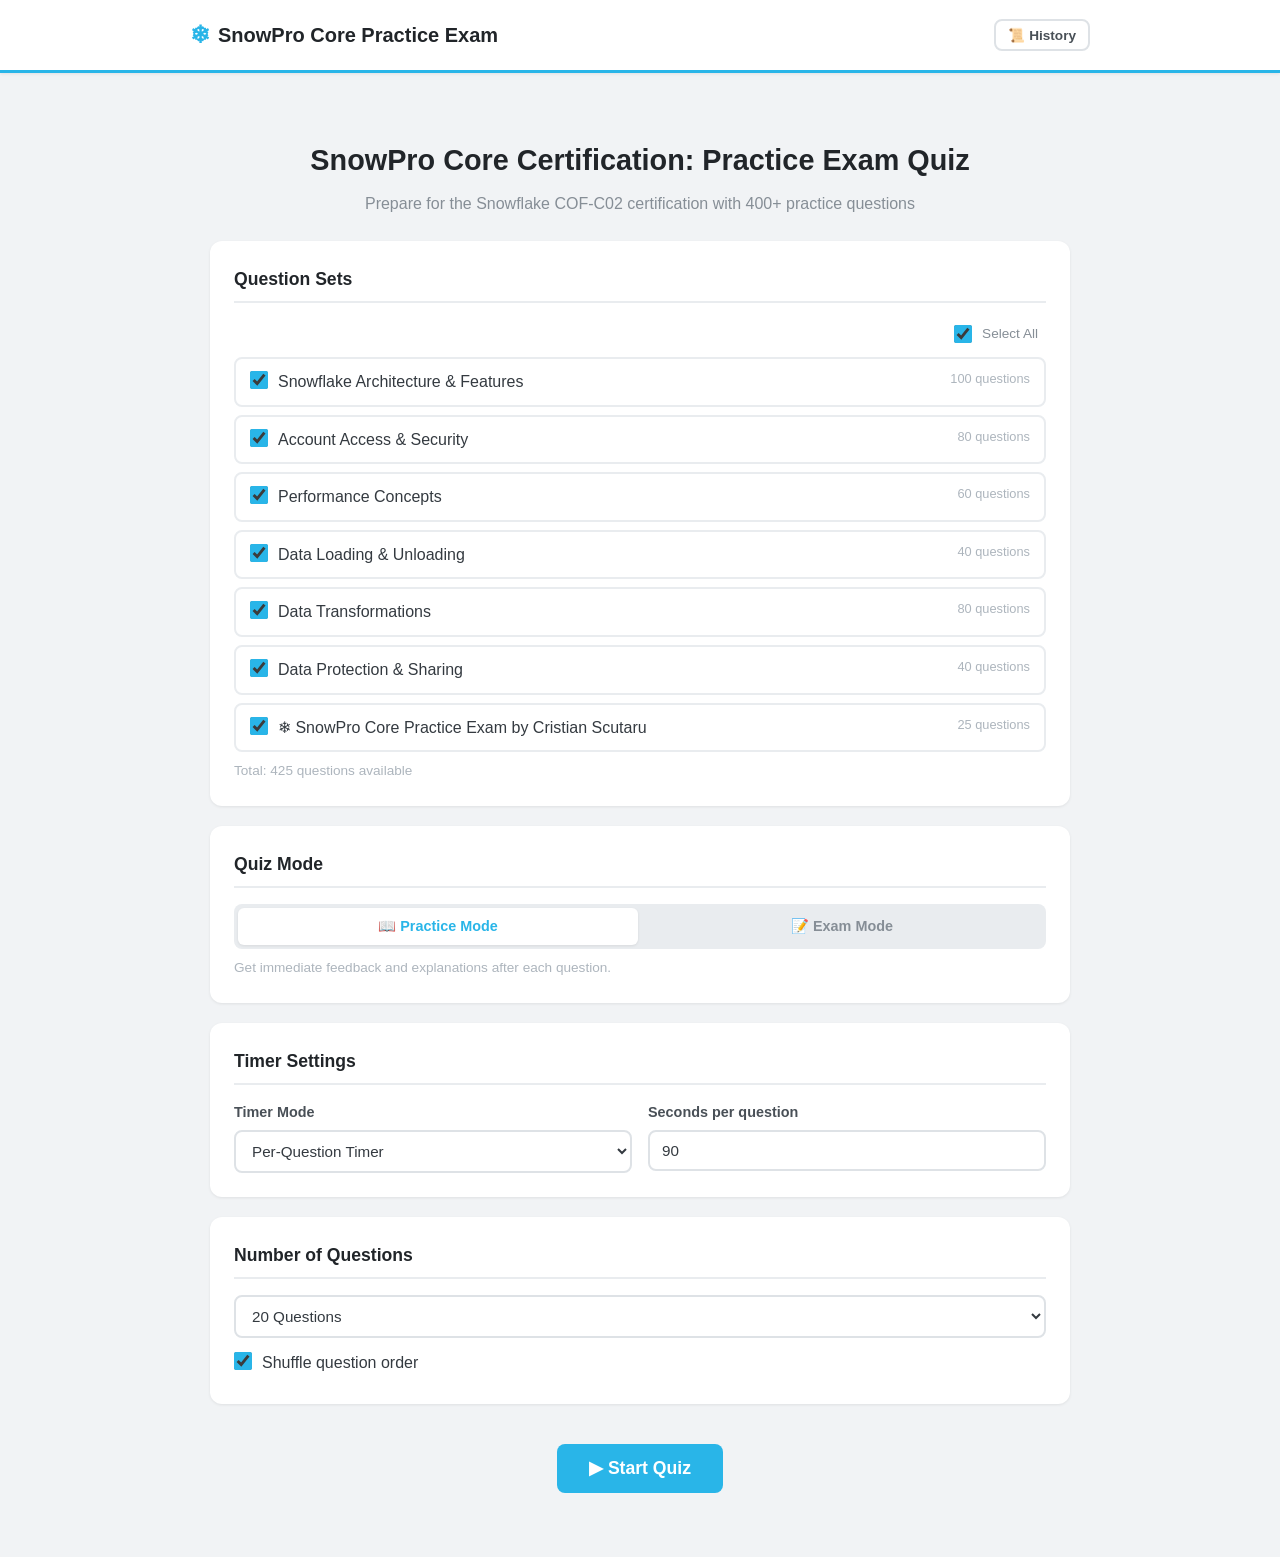
==== quiz.html @ 7760501c "new files" ====
<!DOCTYPE html>
<html lang="en">
<head>
  <meta charset="UTF-8">
  <meta name="viewport" content="width=device-width, initial-scale=1.0">
  <title>Quiz — SnowPro Core Practice Exam</title>
  <link rel="icon" type="image/svg+xml" href="favicon.svg">
  <link rel="stylesheet" href="css/styles.css">
</head>
<body>
  <header class="app-header">
    <div class="container">
      <div class="app-title">
        <span class="snowflake-icon">&#10052;</span>
        SnowPro Core Practice Exam
      </div>
      <div>
        <button class="btn btn-sm btn-outline" id="end-quiz-btn" onclick="confirmEndQuiz()">End Quiz</button>
      </div>
    </div>
  </header>

  <!-- Loading screen -->
  <div class="loading-screen" id="loading-screen">
    <div class="loading-spinner"></div>
    <p>Loading questions...</p>
  </div>

  <main class="container hidden" id="quiz-main">
    <!-- Quiz header info -->
    <div class="quiz-header">
      <div class="quiz-timer" id="quiz-timer">
        <span class="timer-icon">&#9200;</span>
        <span id="timer-display">--:--</span>
        <button class="btn-pause" id="pause-btn" onclick="togglePause()" title="Pause timer">&#9208;</button>
      </div>
      <div class="quiz-progress-text" id="progress-text">Question 1 of 20</div>
      <div class="quiz-domain-badge" id="domain-badge">Architecture</div>
    </div>

    <!-- Progress bar -->
    <div class="progress-bar-container">
      <div class="progress-bar" id="progress-bar" style="width: 0%"></div>
    </div>

    <!-- Question Card -->
    <div class="question-card fade-in" id="question-card">
      <div class="question-number" id="question-number">Question 1</div>
      <div class="question-text" id="question-text"></div>
      <div class="question-hint hidden" id="question-hint"></div>
      <div class="options-list" id="options-list"></div>

      <!-- Explanation (practice mode) -->
      <div class="explanation-panel" id="explanation-panel">
        <div class="explanation-title" id="explanation-title"></div>
        <div class="explanation-text" id="explanation-text"></div>
      </div>
    </div>

    <!-- Navigation -->
    <div class="quiz-nav">
      <div class="quiz-nav-left">
        <button class="btn btn-outline" id="prev-btn" onclick="navigateQuestion(-1)">&#9664; Previous</button>
        <button class="btn btn-flag" id="flag-btn" onclick="toggleFlag()">&#9873; Flag</button>
      </div>
      <div class="quiz-nav-right">
        <!-- Practice mode: submit answer -->
        <button class="btn btn-success hidden" id="submit-answer-btn" onclick="submitAnswer()">Submit Answer</button>
        <!-- Navigation -->
        <button class="btn btn-primary" id="next-btn" onclick="navigateQuestion(1)">Next &#9654;</button>
        <!-- Exam mode: submit exam (shown on last question) -->
        <button class="btn btn-danger hidden" id="submit-exam-btn" onclick="confirmSubmitExam()">Submit Exam</button>
      </div>
    </div>

    <!-- Question Navigator Grid -->
    <div class="question-navigator mt-24">
      <div class="navigator-title">Question Navigator</div>
      <div class="navigator-grid" id="navigator-grid"></div>
      <div class="navigator-legend">
        <div class="legend-item"><div class="legend-dot unanswered"></div> Unanswered</div>
        <div class="legend-item"><div class="legend-dot flagged"></div> Flagged</div>
        <div class="legend-item"><div class="legend-dot correct"></div> Correct</div>
        <div class="legend-item"><div class="legend-dot incorrect"></div> Incorrect</div>
        <div class="legend-item"><div class="legend-dot timeout"></div> Timeout</div>
      </div>
    </div>
  </main>

  <!-- Submit Exam Confirmation Modal -->
  <div class="modal-overlay hidden" id="submit-modal">
    <div class="modal">
      <h3>Submit Exam?</h3>
      <p id="submit-modal-text">You have answered X of Y questions. Are you sure you want to submit?</p>
      <div class="modal-actions">
        <button class="btn btn-outline" onclick="closeModal()">Cancel</button>
        <button class="btn btn-danger" onclick="submitExam()">Submit Exam</button>
      </div>
    </div>
  </div>

  <!-- End Quiz Confirmation Modal -->
  <div class="modal-overlay hidden" id="end-modal">
    <div class="modal">
      <h3>End Quiz?</h3>
      <p>Your progress will be lost. Are you sure?</p>
      <div class="modal-actions">
        <button class="btn btn-outline" onclick="closeEndModal()">Cancel</button>
        <button class="btn btn-danger" onclick="endQuiz()">End Quiz</button>
      </div>
    </div>
  </div>

  <script src="js/timer.js"></script>
  <script src="js/question-loader.js"></script>
  <script src="js/quiz-engine.js"></script>
  <script src="js/ui.js"></script>
</body>
</html>
---- css/styles.css ----
/* ===== SnowPro Core Practice Exam Quiz — Light Theme ===== */

:root {
  --primary: #29B5E8;
  --primary-dark: #1a8bb8;
  --primary-light: #e8f6fc;
  --success: #2ecc71;
  --success-light: #eafaf1;
  --danger: #e74c3c;
  --danger-light: #fdedec;
  --warning: #f39c12;
  --warning-light: #fef5e7;
  --gray-50: #f8f9fa;
  --gray-100: #f1f3f5;
  --gray-200: #e9ecef;
  --gray-300: #dee2e6;
  --gray-400: #ced4da;
  --gray-500: #adb5bd;
  --gray-600: #868e96;
  --gray-700: #495057;
  --gray-800: #343a40;
  --gray-900: #212529;
  --white: #ffffff;
  --shadow-sm: 0 1px 3px rgba(0,0,0,0.08);
  --shadow-md: 0 4px 12px rgba(0,0,0,0.1);
  --shadow-lg: 0 8px 24px rgba(0,0,0,0.12);
  --radius: 8px;
  --radius-lg: 12px;
  --transition: 0.2s ease;
  --max-width: 900px;
}

/* ===== Reset & Base ===== */
*, *::before, *::after { box-sizing: border-box; margin: 0; padding: 0; }

body {
  font-family: -apple-system, BlinkMacSystemFont, 'Segoe UI', Roboto, Oxygen, Ubuntu, sans-serif;
  background: var(--gray-100);
  color: var(--gray-800);
  line-height: 1.6;
  min-height: 100vh;
}

a { color: var(--primary); text-decoration: none; }
a:hover { color: var(--primary-dark); }

/* ===== Layout ===== */
.container {
  max-width: var(--max-width);
  margin: 0 auto;
  padding: 24px 20px;
}

/* ===== Header ===== */
.app-header {
  background: var(--white);
  border-bottom: 3px solid var(--primary);
  padding: 16px 24px;
  box-shadow: var(--shadow-sm);
  position: sticky;
  top: 0;
  z-index: 100;
}

.app-header .container {
  padding: 0;
  display: flex;
  align-items: center;
  justify-content: space-between;
  max-width: var(--max-width);
  margin: 0 auto;
}

.app-title {
  font-size: 1.25rem;
  font-weight: 700;
  color: var(--gray-900);
  display: flex;
  align-items: center;
  gap: 8px;
}

.app-title .snowflake-icon {
  color: var(--primary);
  font-size: 1.5rem;
}

/* ===== Cards ===== */
.card {
  background: var(--white);
  border-radius: var(--radius-lg);
  box-shadow: var(--shadow-sm);
  padding: 24px;
  margin-bottom: 20px;
}

.card-title {
  font-size: 1.1rem;
  font-weight: 600;
  color: var(--gray-900);
  margin-bottom: 16px;
  padding-bottom: 8px;
  border-bottom: 2px solid var(--gray-200);
}

/* ===== Buttons ===== */
.btn {
  display: inline-flex;
  align-items: center;
  justify-content: center;
  gap: 6px;
  padding: 10px 20px;
  border: none;
  border-radius: var(--radius);
  font-size: 0.95rem;
  font-weight: 600;
  cursor: pointer;
  transition: all var(--transition);
  text-decoration: none;
}

.btn:disabled {
  opacity: 0.5;
  cursor: not-allowed;
}

.btn-primary {
  background: var(--primary);
  color: var(--white);
}
.btn-primary:hover:not(:disabled) {
  background: var(--primary-dark);
  box-shadow: var(--shadow-md);
}

.btn-success {
  background: var(--success);
  color: var(--white);
}
.btn-success:hover:not(:disabled) {
  background: #27ae60;
}

.btn-danger {
  background: var(--danger);
  color: var(--white);
}
.btn-danger:hover:not(:disabled) {
  background: #c0392b;
}

.btn-outline {
  background: var(--white);
  color: var(--gray-700);
  border: 2px solid var(--gray-300);
}
.btn-outline:hover:not(:disabled) {
  border-color: var(--primary);
  color: var(--primary);
}

.btn-sm {
  padding: 6px 12px;
  font-size: 0.85rem;
}

.btn-lg {
  padding: 14px 32px;
  font-size: 1.1rem;
}

/* ===== Form Controls ===== */
.form-group {
  margin-bottom: 16px;
}

.form-label {
  display: block;
  font-weight: 600;
  font-size: 0.9rem;
  color: var(--gray-700);
  margin-bottom: 6px;
}

.form-select, .form-input {
  width: 100%;
  padding: 10px 12px;
  border: 2px solid var(--gray-300);
  border-radius: var(--radius);
  font-size: 0.95rem;
  color: var(--gray-800);
  background: var(--white);
  transition: border-color var(--transition);
}

.form-select:focus, .form-input:focus {
  outline: none;
  border-color: var(--primary);
  box-shadow: 0 0 0 3px rgba(41, 181, 232, 0.15);
}

/* ===== Checkboxes & Radios ===== */
.checkbox-group {
  display: flex;
  flex-direction: column;
  gap: 8px;
}

.checkbox-item, .radio-item {
  display: flex;
  align-items: flex-start;
  gap: 10px;
  padding: 10px 14px;
  border: 2px solid var(--gray-200);
  border-radius: var(--radius);
  cursor: pointer;
  transition: all var(--transition);
  background: var(--white);
}

.checkbox-item:hover, .radio-item:hover {
  border-color: var(--primary-light);
  background: var(--gray-50);
}

.checkbox-item.selected, .radio-item.selected {
  border-color: var(--primary);
  background: var(--primary-light);
}

.checkbox-item input[type="checkbox"],
.radio-item input[type="radio"] {
  margin-top: 2px;
  accent-color: var(--primary);
  width: 18px;
  height: 18px;
  flex-shrink: 0;
}

.checkbox-item label, .radio-item label {
  cursor: pointer;
  flex: 1;
}

.checkbox-item .set-count {
  font-size: 0.8rem;
  color: var(--gray-500);
  margin-left: auto;
  white-space: nowrap;
}

/* ===== Toggle Switch ===== */
.toggle-group {
  display: flex;
  background: var(--gray-200);
  border-radius: var(--radius);
  padding: 4px;
  gap: 4px;
}

.toggle-option {
  flex: 1;
  padding: 10px 16px;
  border: none;
  border-radius: 6px;
  font-size: 0.9rem;
  font-weight: 600;
  cursor: pointer;
  background: transparent;
  color: var(--gray-600);
  transition: all var(--transition);
  text-align: center;
}

.toggle-option.active {
  background: var(--white);
  color: var(--primary);
  box-shadow: var(--shadow-sm);
}

.toggle-option:hover:not(.active) {
  color: var(--gray-800);
}

/* ===== Setup Page ===== */
.setup-hero {
  text-align: center;
  padding: 40px 20px 24px;
}

.setup-hero h1 {
  font-size: 1.8rem;
  font-weight: 700;
  color: var(--gray-900);
  margin-bottom: 8px;
}

.setup-hero .subtitle {
  font-size: 1rem;
  color: var(--gray-600);
}

.setup-hero .snowflake-logo {
  font-size: 3rem;
  color: var(--primary);
  margin-bottom: 12px;
}

.setup-actions {
  text-align: center;
  padding: 20px 0 40px;
}

.select-all-row {
  display: flex;
  justify-content: flex-end;
  margin-bottom: 8px;
}

.timer-config {
  display: grid;
  grid-template-columns: 1fr 1fr;
  gap: 16px;
}

.timer-config .form-group {
  margin-bottom: 0;
}

.inline-group {
  display: flex;
  align-items: center;
  gap: 12px;
  flex-wrap: wrap;
}

/* ===== Quiz Page ===== */
.quiz-header {
  display: flex;
  align-items: center;
  justify-content: space-between;
  flex-wrap: wrap;
  gap: 12px;
  margin-bottom: 4px;
}

.quiz-timer {
  display: flex;
  align-items: center;
  gap: 8px;
  font-size: 1.1rem;
  font-weight: 700;
  color: var(--gray-800);
  background: var(--gray-100);
  padding: 8px 16px;
  border-radius: var(--radius);
}

.quiz-timer.warning { color: var(--warning); background: var(--warning-light); }
.quiz-timer.danger { color: var(--danger); background: var(--danger-light); }
.quiz-timer .timer-icon { font-size: 1.2rem; }

.btn-pause {
  background: none;
  border: 1.5px solid var(--gray-300);
  border-radius: 4px;
  cursor: pointer;
  font-size: 1rem;
  line-height: 1;
  padding: 2px 6px;
  color: inherit;
  transition: all var(--transition);
}
.btn-pause:hover { border-color: var(--primary); color: var(--primary); }
.btn-pause.paused { border-color: var(--success); color: var(--success); }

.quiz-timer.paused { opacity: 0.6; }

.quiz-progress-text {
  font-size: 0.9rem;
  color: var(--gray-600);
  font-weight: 600;
}

.quiz-domain-badge {
  font-size: 0.75rem;
  font-weight: 600;
  color: var(--primary);
  background: var(--primary-light);
  padding: 4px 10px;
  border-radius: 20px;
}

/* Progress bar */
.progress-bar-container {
  width: 100%;
  height: 6px;
  background: var(--gray-200);
  border-radius: 3px;
  margin-bottom: 20px;
  overflow: hidden;
}

.progress-bar {
  height: 100%;
  background: var(--primary);
  border-radius: 3px;
  transition: width 0.3s ease;
}

/* Question card */
.question-card {
  background: var(--white);
  border-radius: var(--radius-lg);
  box-shadow: var(--shadow-md);
  padding: 28px;
  margin-bottom: 20px;
}

.question-number {
  font-size: 0.85rem;
  font-weight: 600;
  color: var(--primary);
  margin-bottom: 8px;
}

.question-text {
  font-size: 1.05rem;
  font-weight: 500;
  color: var(--gray-900);
  margin-bottom: 20px;
  line-height: 1.7;
}

.question-hint {
  font-size: 0.85rem;
  color: var(--gray-500);
  font-style: italic;
  margin-bottom: 12px;
}

/* Options */
.options-list {
  display: flex;
  flex-direction: column;
  gap: 10px;
}

.option-item {
  display: flex;
  align-items: flex-start;
  gap: 12px;
  padding: 14px 16px;
  border: 2px solid var(--gray-200);
  border-radius: var(--radius);
  cursor: pointer;
  transition: all var(--transition);
  background: var(--white);
}

.option-item:hover {
  border-color: var(--primary-light);
  background: var(--gray-50);
}

.option-item.selected {
  border-color: var(--primary);
  background: var(--primary-light);
}

.option-item.correct {
  border-color: var(--success);
  background: var(--success-light);
}

.option-item.incorrect {
  border-color: var(--danger);
  background: var(--danger-light);
}

.option-item.disabled {
  pointer-events: none;
  opacity: 0.85;
}

.option-key {
  display: flex;
  align-items: center;
  justify-content: center;
  width: 28px;
  height: 28px;
  border-radius: 50%;
  border: 2px solid var(--gray-300);
  font-size: 0.85rem;
  font-weight: 700;
  color: var(--gray-600);
  flex-shrink: 0;
  transition: all var(--transition);
}

.option-item.selected .option-key {
  border-color: var(--primary);
  background: var(--primary);
  color: var(--white);
}

.option-item.correct .option-key {
  border-color: var(--success);
  background: var(--success);
  color: var(--white);
}

.option-item.incorrect .option-key {
  border-color: var(--danger);
  background: var(--danger);
  color: var(--white);
}

.option-text {
  flex: 1;
  font-size: 0.95rem;
  color: var(--gray-800);
  padding-top: 2px;
}

.option-icon {
  font-size: 1.1rem;
  flex-shrink: 0;
  margin-top: 2px;
}

/* Explanation panel */
.explanation-panel {
  margin-top: 16px;
  padding: 16px 20px;
  border-radius: var(--radius);
  border-left: 4px solid var(--primary);
  background: var(--gray-50);
  display: none;
}

.explanation-panel.visible {
  display: block;
}

.explanation-panel.correct-answer {
  border-left-color: var(--success);
  background: var(--success-light);
}

.explanation-panel.incorrect-answer {
  border-left-color: var(--danger);
  background: var(--danger-light);
}

.explanation-panel.timeout-answer {
  border-left-color: var(--warning);
  background: var(--warning-light);
}

.explanation-title {
  font-weight: 700;
  font-size: 0.9rem;
  margin-bottom: 6px;
  display: flex;
  align-items: center;
  gap: 6px;
}

.explanation-panel.correct-answer .explanation-title { color: var(--success); }
.explanation-panel.incorrect-answer .explanation-title { color: var(--danger); }
.explanation-panel.timeout-answer .explanation-title { color: var(--warning); }

.explanation-text {
  font-size: 0.9rem;
  color: var(--gray-700);
  line-height: 1.6;
}

/* Quiz navigation */
.quiz-nav {
  display: flex;
  justify-content: space-between;
  align-items: center;
  gap: 12px;
  flex-wrap: wrap;
}

.quiz-nav-left, .quiz-nav-right {
  display: flex;
  gap: 8px;
}

.btn-flag {
  background: var(--white);
  color: var(--warning);
  border: 2px solid var(--warning);
}
.btn-flag:hover { background: var(--warning-light); }
.btn-flag.flagged {
  background: var(--warning);
  color: var(--white);
}

/* Question navigator grid */
.question-navigator {
  background: var(--white);
  border-radius: var(--radius-lg);
  box-shadow: var(--shadow-sm);
  padding: 16px;
  margin-bottom: 20px;
}

.navigator-title {
  font-size: 0.85rem;
  font-weight: 600;
  color: var(--gray-600);
  margin-bottom: 10px;
}

.navigator-grid {
  display: grid;
  grid-template-columns: repeat(auto-fill, minmax(36px, 1fr));
  gap: 6px;
}

.nav-cell {
  width: 36px;
  height: 36px;
  display: flex;
  align-items: center;
  justify-content: center;
  border-radius: 6px;
  font-size: 0.8rem;
  font-weight: 600;
  cursor: pointer;
  border: 2px solid var(--gray-200);
  background: var(--white);
  color: var(--gray-500);
  transition: all var(--transition);
}

.nav-cell:hover { border-color: var(--primary); }
.nav-cell.answered { background: var(--primary-light); border-color: var(--primary); color: var(--primary); }
.nav-cell.flagged { background: var(--warning-light); border-color: var(--warning); color: var(--warning); }
.nav-cell.current { outline: 3px solid var(--primary); outline-offset: 1px; }
.nav-cell.correct-review { background: var(--success-light); border-color: var(--success); color: var(--success); }
.nav-cell.incorrect-review { background: var(--danger-light); border-color: var(--danger); color: var(--danger); }
.nav-cell.timeout-review { background: var(--warning-light); border-color: var(--warning); color: var(--warning); }

/* Navigator legend */
.navigator-legend {
  display: flex;
  gap: 16px;
  flex-wrap: wrap;
  margin-top: 10px;
  font-size: 0.75rem;
  color: var(--gray-500);
}

.legend-item {
  display: flex;
  align-items: center;
  gap: 4px;
}

.legend-dot {
  width: 10px;
  height: 10px;
  border-radius: 3px;
}

.legend-dot.unanswered { background: var(--gray-200); }
.legend-dot.flagged { background: var(--warning); }
.legend-dot.correct { background: var(--success); }
.legend-dot.incorrect { background: var(--danger); }
.legend-dot.timeout { background: var(--warning); border: 1.5px dashed var(--warning); background: var(--warning-light); }

/* ===== Results Page ===== */
.results-hero {
  text-align: center;
  padding: 32px 24px;
  background: var(--white);
  border-radius: var(--radius-lg);
  box-shadow: var(--shadow-md);
  margin-bottom: 24px;
}

.results-score {
  font-size: 3.5rem;
  font-weight: 800;
  margin-bottom: 4px;
}

.results-score.pass { color: var(--success); }
.results-score.fail { color: var(--danger); }

.results-label {
  font-size: 1.1rem;
  color: var(--gray-600);
  margin-bottom: 12px;
}

.results-badge {
  display: inline-block;
  padding: 6px 20px;
  border-radius: 20px;
  font-weight: 700;
  font-size: 0.9rem;
}

.results-badge.pass {
  background: var(--success-light);
  color: var(--success);
}

.results-badge.fail {
  background: var(--danger-light);
  color: var(--danger);
}

.results-stats {
  display: grid;
  grid-template-columns: repeat(3, 1fr);
  gap: 16px;
  margin-top: 20px;
}

.stat-item {
  text-align: center;
}

.stat-value {
  font-size: 1.5rem;
  font-weight: 700;
  color: var(--gray-900);
}

.stat-label {
  font-size: 0.8rem;
  color: var(--gray-500);
}

/* Domain breakdown */
.domain-table {
  width: 100%;
  border-collapse: collapse;
}

.domain-table th {
  text-align: left;
  padding: 10px 12px;
  font-size: 0.85rem;
  font-weight: 600;
  color: var(--gray-600);
  border-bottom: 2px solid var(--gray-200);
}

.domain-table td {
  padding: 10px 12px;
  font-size: 0.9rem;
  border-bottom: 1px solid var(--gray-100);
}

.domain-bar {
  height: 8px;
  background: var(--gray-200);
  border-radius: 4px;
  overflow: hidden;
  min-width: 100px;
}

.domain-bar-fill {
  height: 100%;
  border-radius: 4px;
  transition: width 0.5s ease;
}

.domain-bar-fill.good { background: var(--success); }
.domain-bar-fill.ok { background: var(--warning); }
.domain-bar-fill.bad { background: var(--danger); }

/* Review list */
.review-item {
  background: var(--white);
  border-radius: var(--radius);
  box-shadow: var(--shadow-sm);
  padding: 20px;
  margin-bottom: 12px;
  border-left: 4px solid var(--gray-300);
}

.review-item.correct { border-left-color: var(--success); }
.review-item.incorrect { border-left-color: var(--danger); }
.review-item.timeout { border-left-color: var(--warning); }

.review-question {
  font-weight: 600;
  font-size: 0.95rem;
  margin-bottom: 10px;
  color: var(--gray-900);
}

.review-answers {
  font-size: 0.85rem;
  color: var(--gray-600);
  margin-bottom: 8px;
}

.review-answers span {
  display: inline-block;
  margin-right: 16px;
}

.review-explanation {
  font-size: 0.85rem;
  color: var(--gray-700);
  background: var(--gray-50);
  padding: 10px 14px;
  border-radius: 6px;
  line-height: 1.6;
}

/* Results actions */
.results-actions {
  display: flex;
  justify-content: center;
  gap: 12px;
  flex-wrap: wrap;
  margin: 24px 0;
}

/* ===== History ===== */
.history-table {
  width: 100%;
  border-collapse: collapse;
  font-size: 0.85rem;
}

.history-table th {
  text-align: left;
  padding: 8px 10px;
  font-weight: 600;
  color: var(--gray-600);
  border-bottom: 2px solid var(--gray-200);
}

.history-table td {
  padding: 8px 10px;
  border-bottom: 1px solid var(--gray-100);
}

/* ===== Utilities ===== */
.text-center { text-align: center; }
.text-muted { color: var(--gray-500); }
.text-sm { font-size: 0.85rem; }
.mt-8 { margin-top: 8px; }
.mt-16 { margin-top: 16px; }
.mt-24 { margin-top: 24px; }
.mb-8 { margin-bottom: 8px; }
.mb-16 { margin-bottom: 16px; }
.hidden { display: none !important; }

/* ===== Responsive ===== */
@media (max-width: 640px) {
  .container { padding: 16px 12px; }
  .setup-hero h1 { font-size: 1.4rem; }
  .question-card { padding: 18px; }
  .timer-config { grid-template-columns: 1fr; }
  .results-stats { grid-template-columns: 1fr; gap: 8px; }
  .quiz-nav { flex-direction: column; }
  .quiz-nav-left, .quiz-nav-right { width: 100%; justify-content: center; }
  .navigator-grid { grid-template-columns: repeat(auto-fill, minmax(32px, 1fr)); }
  .nav-cell { width: 32px; height: 32px; font-size: 0.75rem; }
  .results-score { font-size: 2.5rem; }
}

@media (max-width: 480px) {
  .quiz-header { flex-direction: column; align-items: flex-start; }
  .toggle-group { flex-direction: column; }
}

/* ===== Animations ===== */
@keyframes fadeIn {
  from { opacity: 0; transform: translateY(8px); }
  to { opacity: 1; transform: translateY(0); }
}

.fade-in {
  animation: fadeIn 0.3s ease forwards;
}

@keyframes slideDown {
  from { opacity: 0; max-height: 0; }
  to { opacity: 1; max-height: 500px; }
}

/* ===== Submit exam modal ===== */
.modal-overlay {
  position: fixed;
  inset: 0;
  background: rgba(0,0,0,0.4);
  display: flex;
  align-items: center;
  justify-content: center;
  z-index: 200;
}

.modal-overlay.hidden { display: none; }

.modal {
  background: var(--white);
  border-radius: var(--radius-lg);
  padding: 32px;
  max-width: 440px;
  width: 90%;
  box-shadow: var(--shadow-lg);
  text-align: center;
}

.modal h3 {
  margin-bottom: 12px;
  font-size: 1.2rem;
}

.modal p {
  color: var(--gray-600);
  margin-bottom: 20px;
  font-size: 0.95rem;
}

.modal-actions {
  display: flex;
  gap: 10px;
  justify-content: center;
}

/* ===== Loading ===== */
.loading-spinner {
  display: inline-block;
  width: 24px;
  height: 24px;
  border: 3px solid var(--gray-200);
  border-top: 3px solid var(--primary);
  border-radius: 50%;
  animation: spin 0.8s linear infinite;
}

@keyframes spin {
  to { transform: rotate(360deg); }
}

.loading-screen {
  display: flex;
  flex-direction: column;
  align-items: center;
  justify-content: center;
  padding: 60px 20px;
  gap: 16px;
  color: var(--gray-600);
}
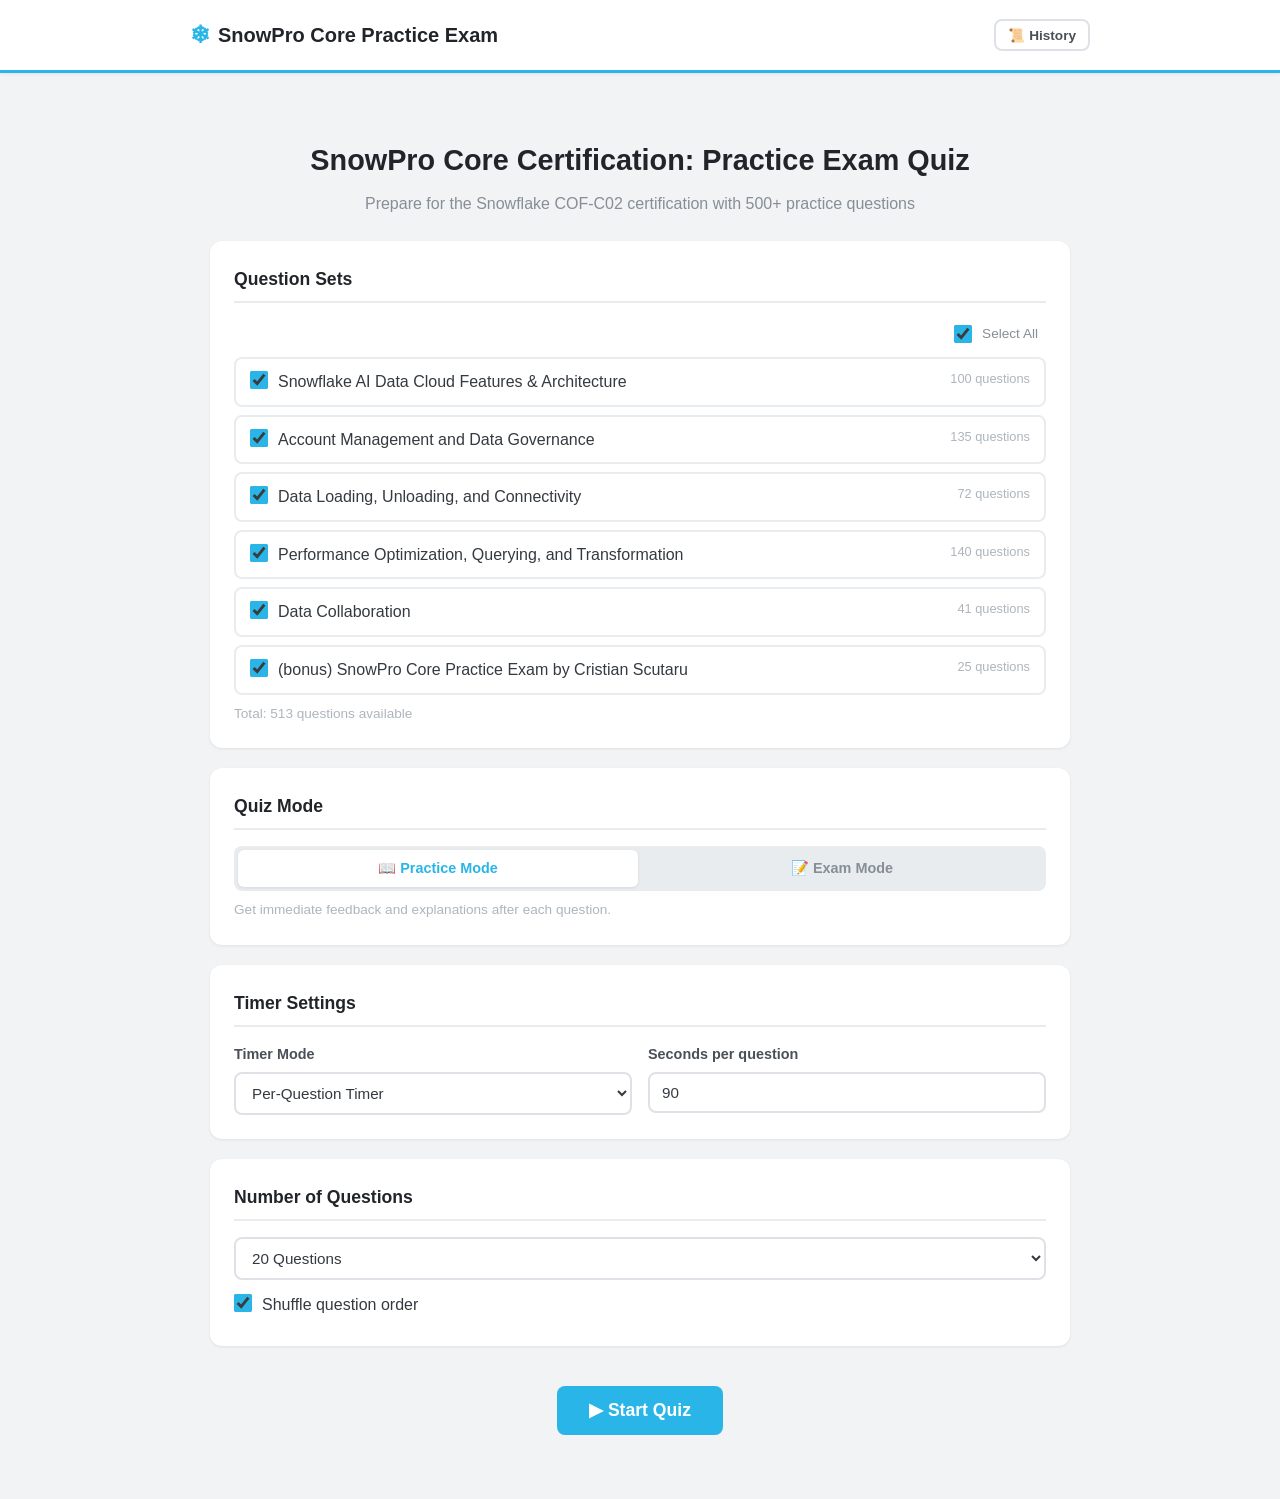
==== commit ec2bf9ba: "Add files via upload" ====
--- a/quiz.html
+++ b/quiz.html
@@ -70,6 +70,8 @@
         <button class="btn btn-primary" id="next-btn" onclick="navigateQuestion(1)">Next &#9654;</button>
         <!-- Exam mode: submit exam (shown on last question) -->
         <button class="btn btn-danger hidden" id="submit-exam-btn" onclick="confirmSubmitExam()">Submit Exam</button>
+        <!-- Practice mode: end quiz (shown on last question after submit) -->
+        <button class="btn btn-danger hidden" id="end-quiz-nav-btn" onclick="confirmEndQuiz()">End Quiz</button>
       </div>
     </div>
 
--- a/css/styles.css
+++ b/css/styles.css
@@ -868,8 +868,9 @@
   .question-card { padding: 18px; }
   .timer-config { grid-template-columns: 1fr; }
   .results-stats { grid-template-columns: 1fr; gap: 8px; }
-  .quiz-nav { flex-direction: column; }
-  .quiz-nav-left, .quiz-nav-right { width: 100%; justify-content: center; }
+  .quiz-nav { flex-wrap: nowrap; }
+  .quiz-nav-left, .quiz-nav-right { gap: 4px; }
+  .quiz-nav .btn { padding: 8px 10px; font-size: 0.8rem; }
   .navigator-grid { grid-template-columns: repeat(auto-fill, minmax(32px, 1fr)); }
   .nav-cell { width: 32px; height: 32px; font-size: 0.75rem; }
   .results-score { font-size: 2.5rem; }
